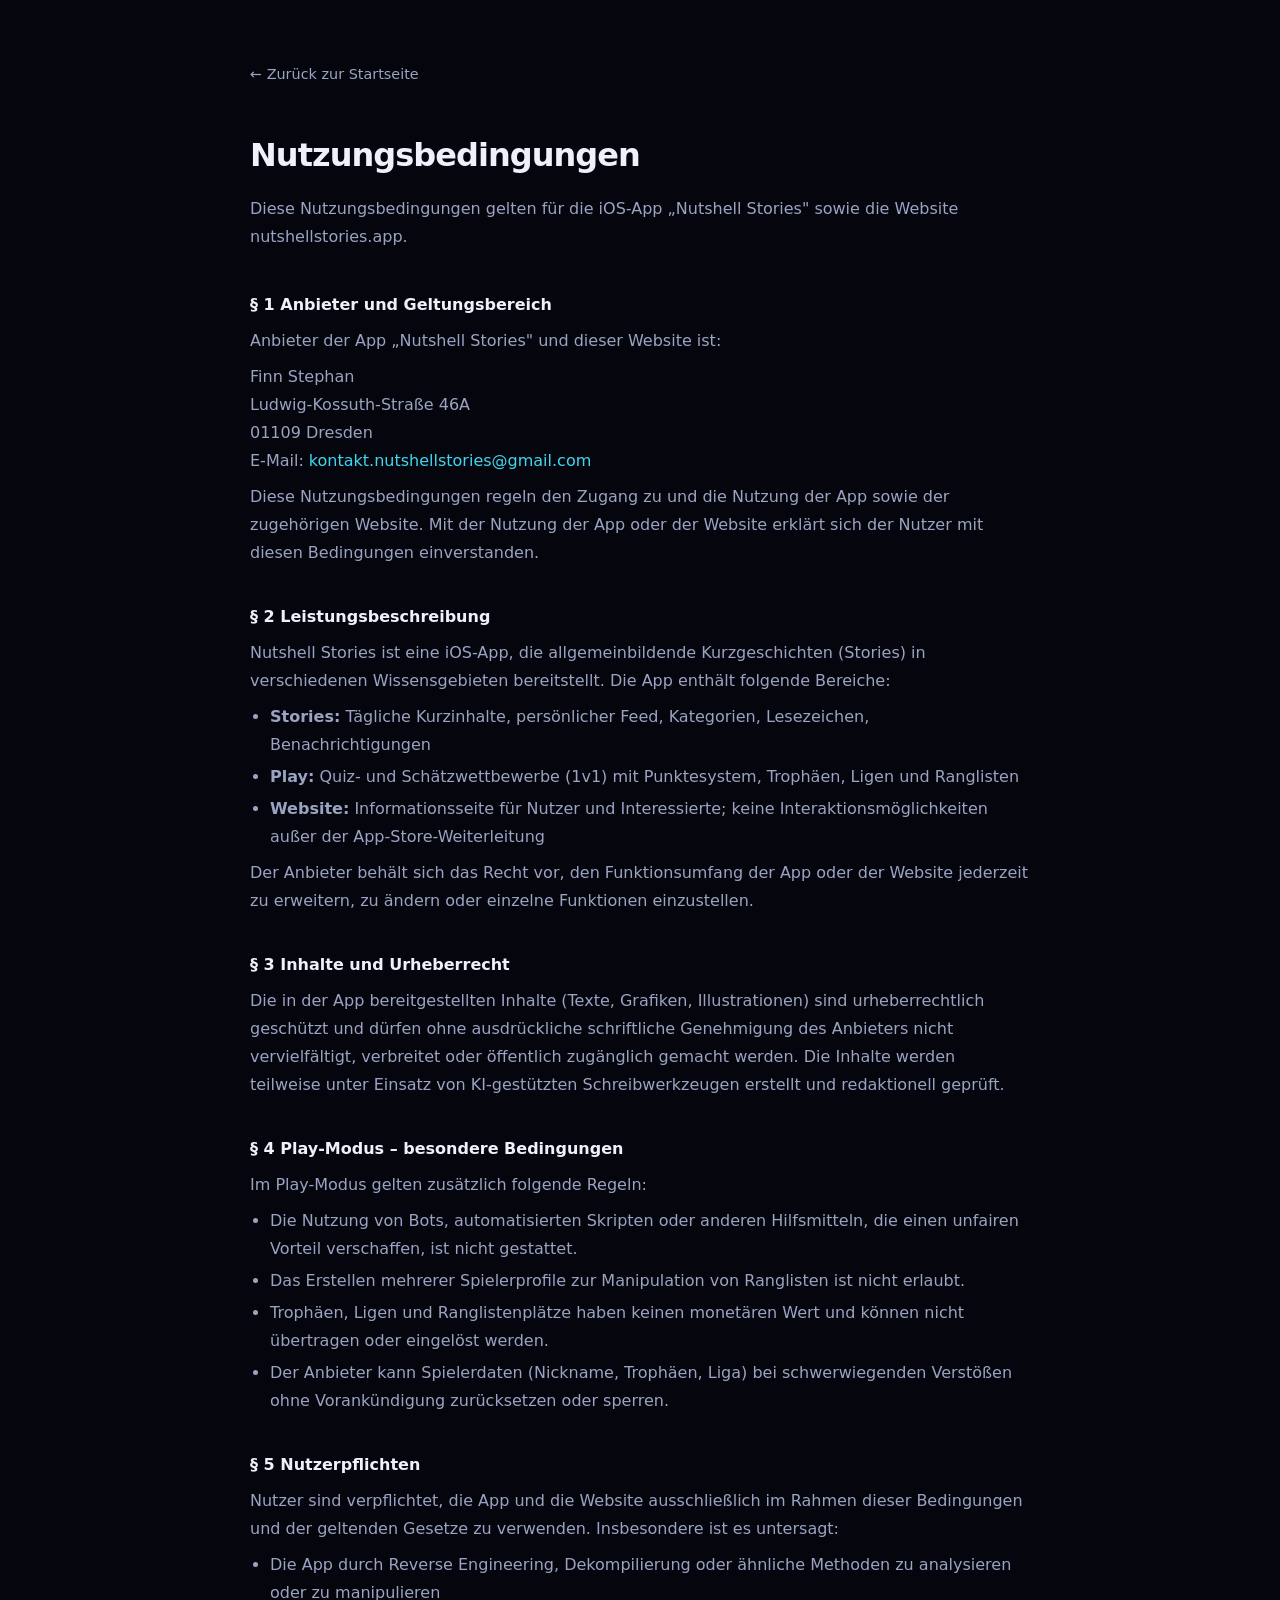
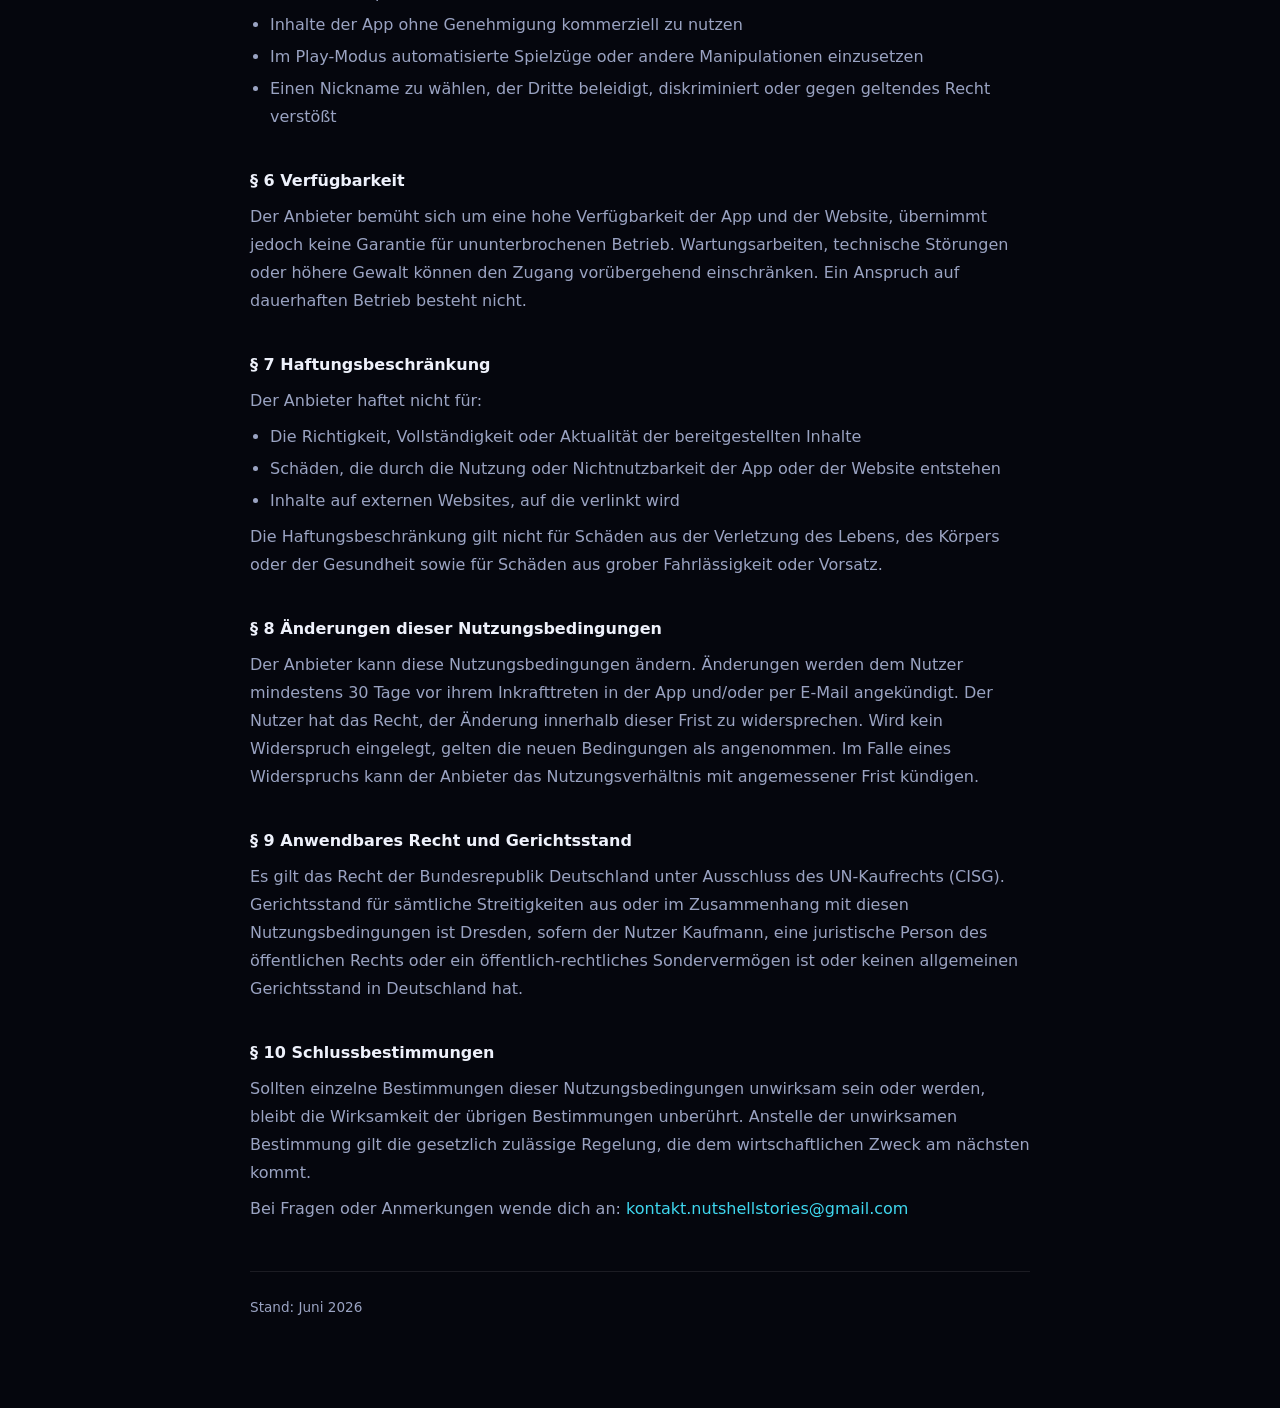
==== agb.html @ e0100aec "Add files via upload" ====
<!DOCTYPE html>
<html lang="de">
<head>
<meta charset="UTF-8" />
<meta name="viewport" content="width=device-width, initial-scale=1" />
<title>Nutzungsbedingungen – Nutshell Stories</title>
<meta name="robots" content="noindex, nofollow" />
<link rel="icon" type="image/png" href="assets/img/logo.png" />
<style>
  :root {
    --bg: #05060D;
    --text: #EEF1FB;
    --muted: #9AA3C2;
    --border: rgba(255,255,255,.09);
    --cyan: #3FD7EF;
    --maxw: 780px;
  }
  * { box-sizing: border-box; margin: 0; padding: 0; }
  body {
    background: var(--bg);
    color: var(--text);
    font-family: system-ui, -apple-system, sans-serif;
    font-size: 16px;
    line-height: 1.75;
    padding: 60px 24px 80px;
  }
  .wrap { max-width: var(--maxw); margin-inline: auto; }
  a { color: var(--cyan); text-decoration: none; }
  a:hover { text-decoration: underline; }
  .back { display: inline-flex; align-items: center; gap: 6px; color: var(--muted); font-size: 0.9rem; margin-bottom: 40px; }
  h1 { font-size: 2rem; font-weight: 700; letter-spacing: -0.03em; margin-bottom: 12px; }
  .intro { color: var(--muted); margin-bottom: 40px; }
  h2 { font-size: 1rem; font-weight: 700; margin: 36px 0 8px; color: var(--text); }
  p, li { color: var(--muted); margin-bottom: 8px; }
  ul { padding-left: 20px; margin-bottom: 8px; }
  li { margin-bottom: 4px; }
  .stand { margin-top: 48px; padding-top: 24px; border-top: 1px solid var(--border); color: var(--muted); font-size: 0.85rem; }
</style>
</head>
<body>
<div class="wrap">

  <a class="back" href="index.html">← Zurück zur Startseite</a>

  <h1>Nutzungsbedingungen</h1>
  <p class="intro">Diese Nutzungsbedingungen gelten für die iOS-App „Nutshell Stories" sowie die Website nutshellstories.app.</p>

  <h2>§ 1 Anbieter und Geltungsbereich</h2>
  <p>Anbieter der App „Nutshell Stories" und dieser Website ist:</p>
  <p>Finn Stephan<br>
  Ludwig-Kossuth-Straße 46A<br>
  01109 Dresden<br>
  E-Mail: <a href="mailto:kontakt.nutshellstories@gmail.com">kontakt.nutshellstories@gmail.com</a></p>
  <p>Diese Nutzungsbedingungen regeln den Zugang zu und die Nutzung der App sowie der zugehörigen Website. Mit der Nutzung der App oder der Website erklärt sich der Nutzer mit diesen Bedingungen einverstanden.</p>

  <h2>§ 2 Leistungsbeschreibung</h2>
  <p>Nutshell Stories ist eine iOS-App, die allgemeinbildende Kurzgeschichten (Stories) in verschiedenen Wissensgebieten bereitstellt. Die App enthält folgende Bereiche:</p>
  <ul>
    <li><strong>Stories:</strong> Tägliche Kurzinhalte, persönlicher Feed, Kategorien, Lesezeichen, Benachrichtigungen</li>
    <li><strong>Play:</strong> Quiz- und Schätzwettbewerbe (1v1) mit Punktesystem, Trophäen, Ligen und Ranglisten</li>
    <li><strong>Website:</strong> Informationsseite für Nutzer und Interessierte; keine Interaktionsmöglichkeiten außer der App-Store-Weiterleitung</li>
  </ul>
  <p>Der Anbieter behält sich das Recht vor, den Funktionsumfang der App oder der Website jederzeit zu erweitern, zu ändern oder einzelne Funktionen einzustellen.</p>

  <h2>§ 3 Inhalte und Urheberrecht</h2>
  <p>Die in der App bereitgestellten Inhalte (Texte, Grafiken, Illustrationen) sind urheberrechtlich geschützt und dürfen ohne ausdrückliche schriftliche Genehmigung des Anbieters nicht vervielfältigt, verbreitet oder öffentlich zugänglich gemacht werden. Die Inhalte werden teilweise unter Einsatz von KI-gestützten Schreibwerkzeugen erstellt und redaktionell geprüft.</p>

  <h2>§ 4 Play-Modus – besondere Bedingungen</h2>
  <p>Im Play-Modus gelten zusätzlich folgende Regeln:</p>
  <ul>
    <li>Die Nutzung von Bots, automatisierten Skripten oder anderen Hilfsmitteln, die einen unfairen Vorteil verschaffen, ist nicht gestattet.</li>
    <li>Das Erstellen mehrerer Spielerprofile zur Manipulation von Ranglisten ist nicht erlaubt.</li>
    <li>Trophäen, Ligen und Ranglistenplätze haben keinen monetären Wert und können nicht übertragen oder eingelöst werden.</li>
    <li>Der Anbieter kann Spielerdaten (Nickname, Trophäen, Liga) bei schwerwiegenden Verstößen ohne Vorankündigung zurücksetzen oder sperren.</li>
  </ul>

  <h2>§ 5 Nutzerpflichten</h2>
  <p>Nutzer sind verpflichtet, die App und die Website ausschließlich im Rahmen dieser Bedingungen und der geltenden Gesetze zu verwenden. Insbesondere ist es untersagt:</p>
  <ul>
    <li>Die App durch Reverse Engineering, Dekompilierung oder ähnliche Methoden zu analysieren oder zu manipulieren</li>
    <li>Inhalte der App ohne Genehmigung kommerziell zu nutzen</li>
    <li>Im Play-Modus automatisierte Spielzüge oder andere Manipulationen einzusetzen</li>
    <li>Einen Nickname zu wählen, der Dritte beleidigt, diskriminiert oder gegen geltendes Recht verstößt</li>
  </ul>

  <h2>§ 6 Verfügbarkeit</h2>
  <p>Der Anbieter bemüht sich um eine hohe Verfügbarkeit der App und der Website, übernimmt jedoch keine Garantie für ununterbrochenen Betrieb. Wartungsarbeiten, technische Störungen oder höhere Gewalt können den Zugang vorübergehend einschränken. Ein Anspruch auf dauerhaften Betrieb besteht nicht.</p>

  <h2>§ 7 Haftungsbeschränkung</h2>
  <p>Der Anbieter haftet nicht für:</p>
  <ul>
    <li>Die Richtigkeit, Vollständigkeit oder Aktualität der bereitgestellten Inhalte</li>
    <li>Schäden, die durch die Nutzung oder Nichtnutzbarkeit der App oder der Website entstehen</li>
    <li>Inhalte auf externen Websites, auf die verlinkt wird</li>
  </ul>
  <p>Die Haftungsbeschränkung gilt nicht für Schäden aus der Verletzung des Lebens, des Körpers oder der Gesundheit sowie für Schäden aus grober Fahrlässigkeit oder Vorsatz.</p>

  <h2>§ 8 Änderungen dieser Nutzungsbedingungen</h2>
  <p>Der Anbieter kann diese Nutzungsbedingungen ändern. Änderungen werden dem Nutzer mindestens 30 Tage vor ihrem Inkrafttreten in der App und/oder per E-Mail angekündigt. Der Nutzer hat das Recht, der Änderung innerhalb dieser Frist zu widersprechen. Wird kein Widerspruch eingelegt, gelten die neuen Bedingungen als angenommen. Im Falle eines Widerspruchs kann der Anbieter das Nutzungsverhältnis mit angemessener Frist kündigen.</p>

  <h2>§ 9 Anwendbares Recht und Gerichtsstand</h2>
  <p>Es gilt das Recht der Bundesrepublik Deutschland unter Ausschluss des UN-Kaufrechts (CISG). Gerichtsstand für sämtliche Streitigkeiten aus oder im Zusammenhang mit diesen Nutzungsbedingungen ist Dresden, sofern der Nutzer Kaufmann, eine juristische Person des öffentlichen Rechts oder ein öffentlich-rechtliches Sondervermögen ist oder keinen allgemeinen Gerichtsstand in Deutschland hat.</p>

  <h2>§ 10 Schlussbestimmungen</h2>
  <p>Sollten einzelne Bestimmungen dieser Nutzungsbedingungen unwirksam sein oder werden, bleibt die Wirksamkeit der übrigen Bestimmungen unberührt. Anstelle der unwirksamen Bestimmung gilt die gesetzlich zulässige Regelung, die dem wirtschaftlichen Zweck am nächsten kommt.</p>
  <p>Bei Fragen oder Anmerkungen wende dich an: <a href="mailto:kontakt.nutshellstories@gmail.com">kontakt.nutshellstories@gmail.com</a></p>

  <p class="stand">Stand: Juni 2026</p>

</div>
</body>
</html>
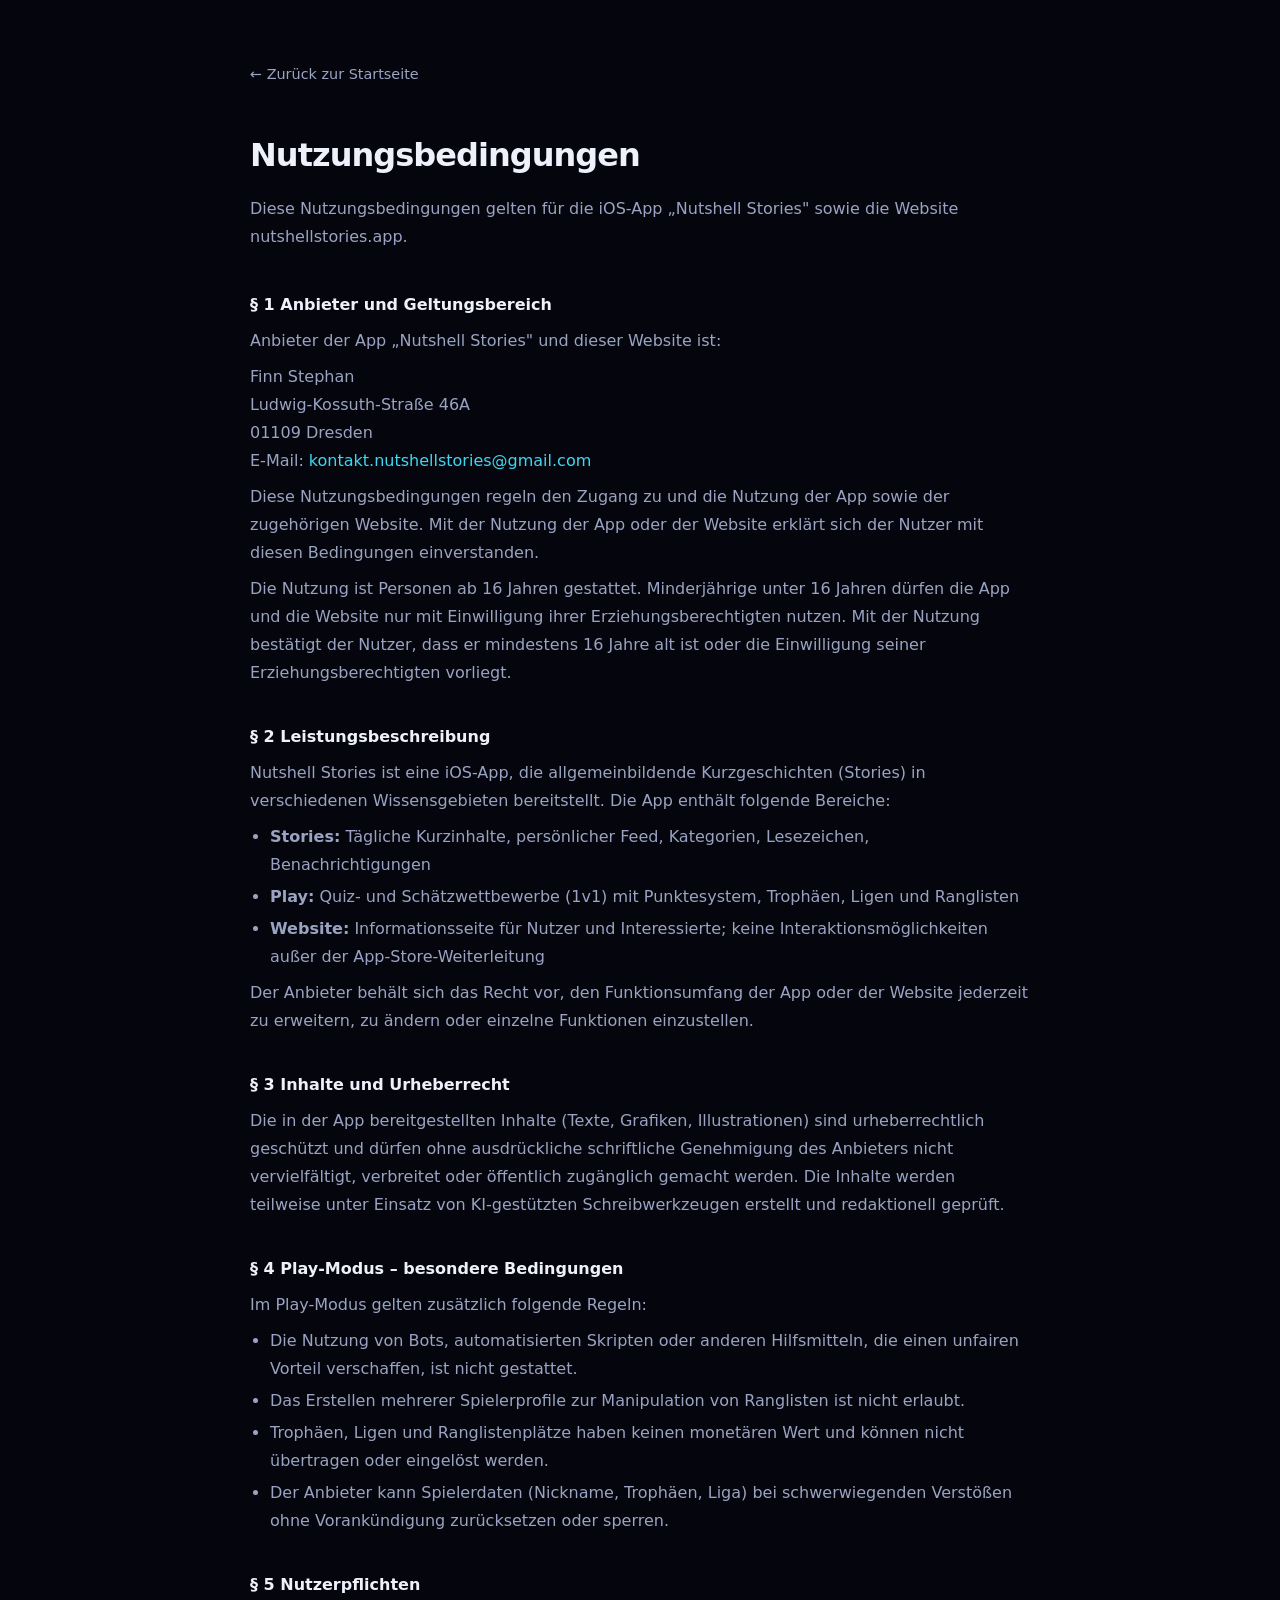
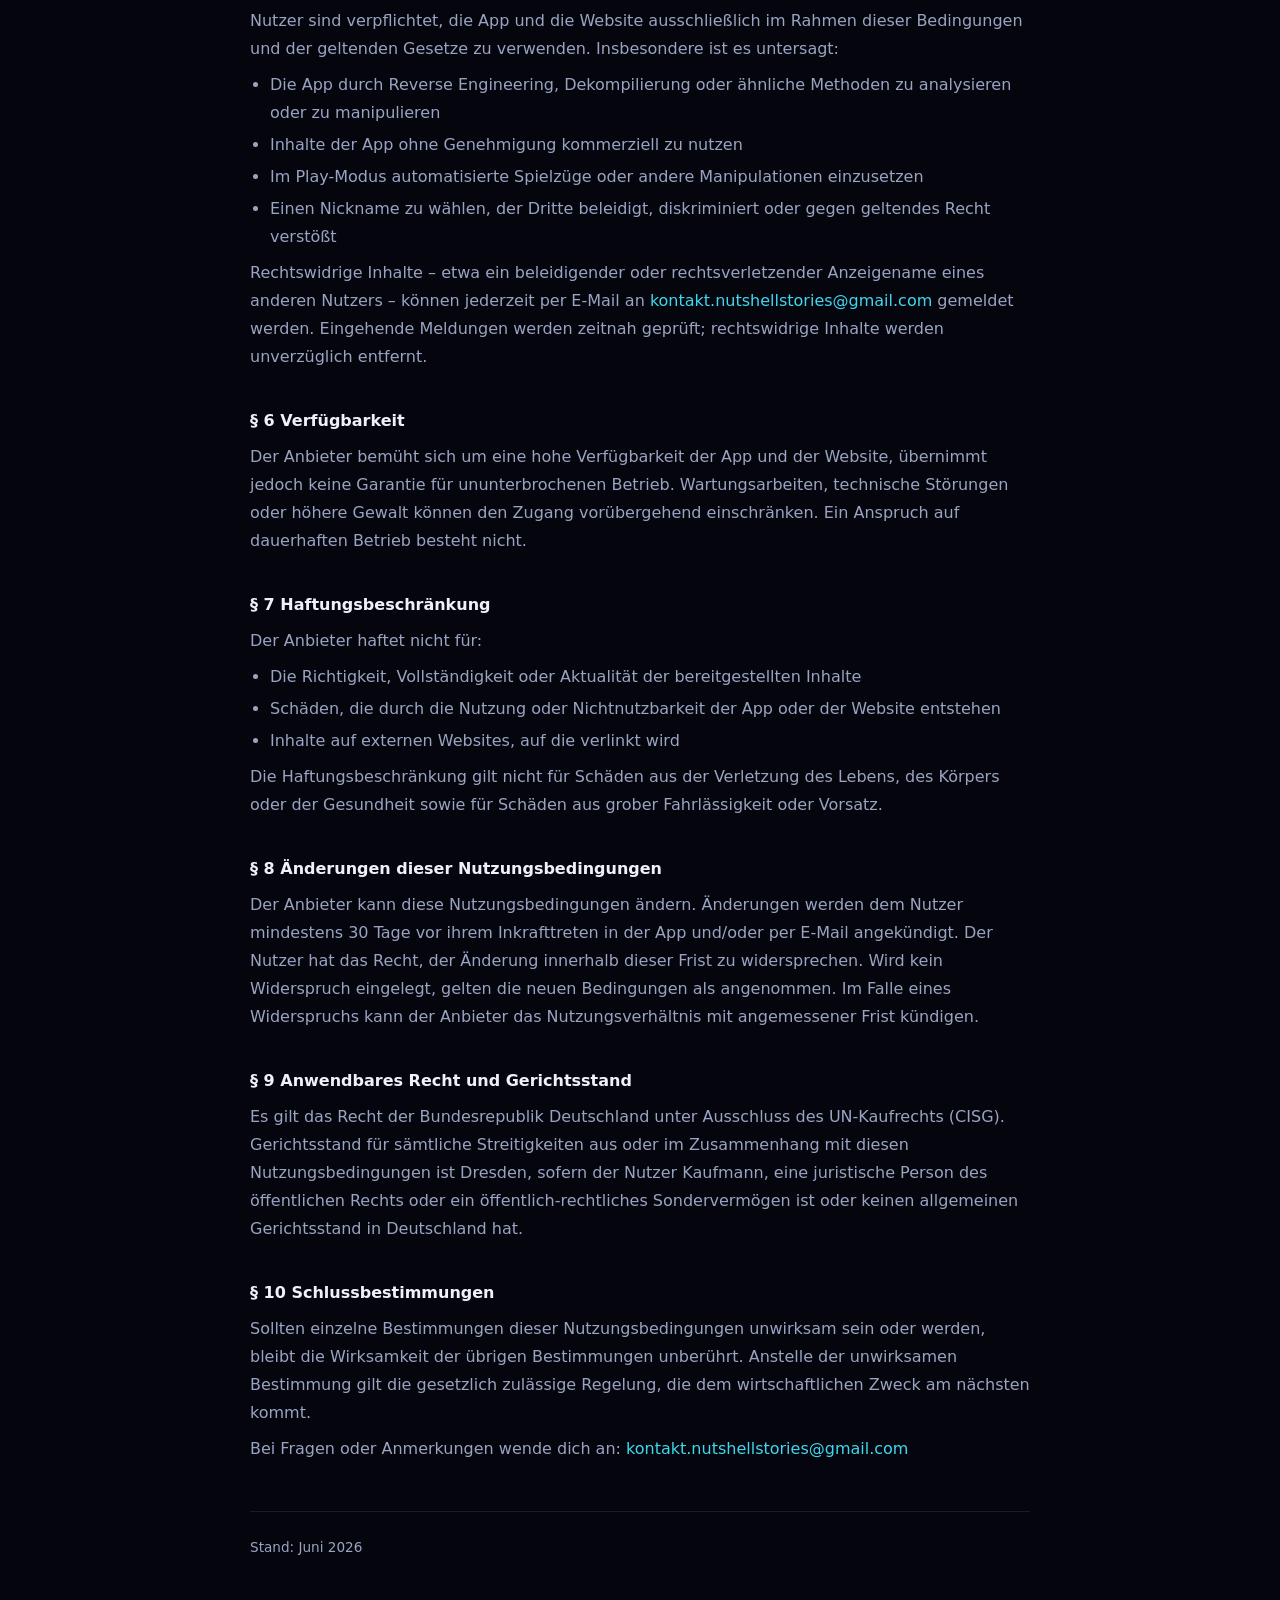
==== commit 3c2c7d40: "Add files via upload" ====
--- a/agb.html
+++ b/agb.html
@@ -52,6 +52,7 @@
   01109 Dresden<br>
   E-Mail: <a href="mailto:kontakt.nutshellstories@gmail.com">kontakt.nutshellstories@gmail.com</a></p>
   <p>Diese Nutzungsbedingungen regeln den Zugang zu und die Nutzung der App sowie der zugehörigen Website. Mit der Nutzung der App oder der Website erklärt sich der Nutzer mit diesen Bedingungen einverstanden.</p>
+  <p>Die Nutzung ist Personen ab 16 Jahren gestattet. Minderjährige unter 16 Jahren dürfen die App und die Website nur mit Einwilligung ihrer Erziehungsberechtigten nutzen. Mit der Nutzung bestätigt der Nutzer, dass er mindestens 16 Jahre alt ist oder die Einwilligung seiner Erziehungsberechtigten vorliegt.</p>
 
   <h2>§ 2 Leistungsbeschreibung</h2>
   <p>Nutshell Stories ist eine iOS-App, die allgemeinbildende Kurzgeschichten (Stories) in verschiedenen Wissensgebieten bereitstellt. Die App enthält folgende Bereiche:</p>
@@ -82,6 +83,7 @@
     <li>Im Play-Modus automatisierte Spielzüge oder andere Manipulationen einzusetzen</li>
     <li>Einen Nickname zu wählen, der Dritte beleidigt, diskriminiert oder gegen geltendes Recht verstößt</li>
   </ul>
+  <p>Rechtswidrige Inhalte – etwa ein beleidigender oder rechtsverletzender Anzeigename eines anderen Nutzers – können jederzeit per E-Mail an <a href="mailto:kontakt.nutshellstories@gmail.com">kontakt.nutshellstories@gmail.com</a> gemeldet werden. Eingehende Meldungen werden zeitnah geprüft; rechtswidrige Inhalte werden unverzüglich entfernt.</p>
 
   <h2>§ 6 Verfügbarkeit</h2>
   <p>Der Anbieter bemüht sich um eine hohe Verfügbarkeit der App und der Website, übernimmt jedoch keine Garantie für ununterbrochenen Betrieb. Wartungsarbeiten, technische Störungen oder höhere Gewalt können den Zugang vorübergehend einschränken. Ein Anspruch auf dauerhaften Betrieb besteht nicht.</p>
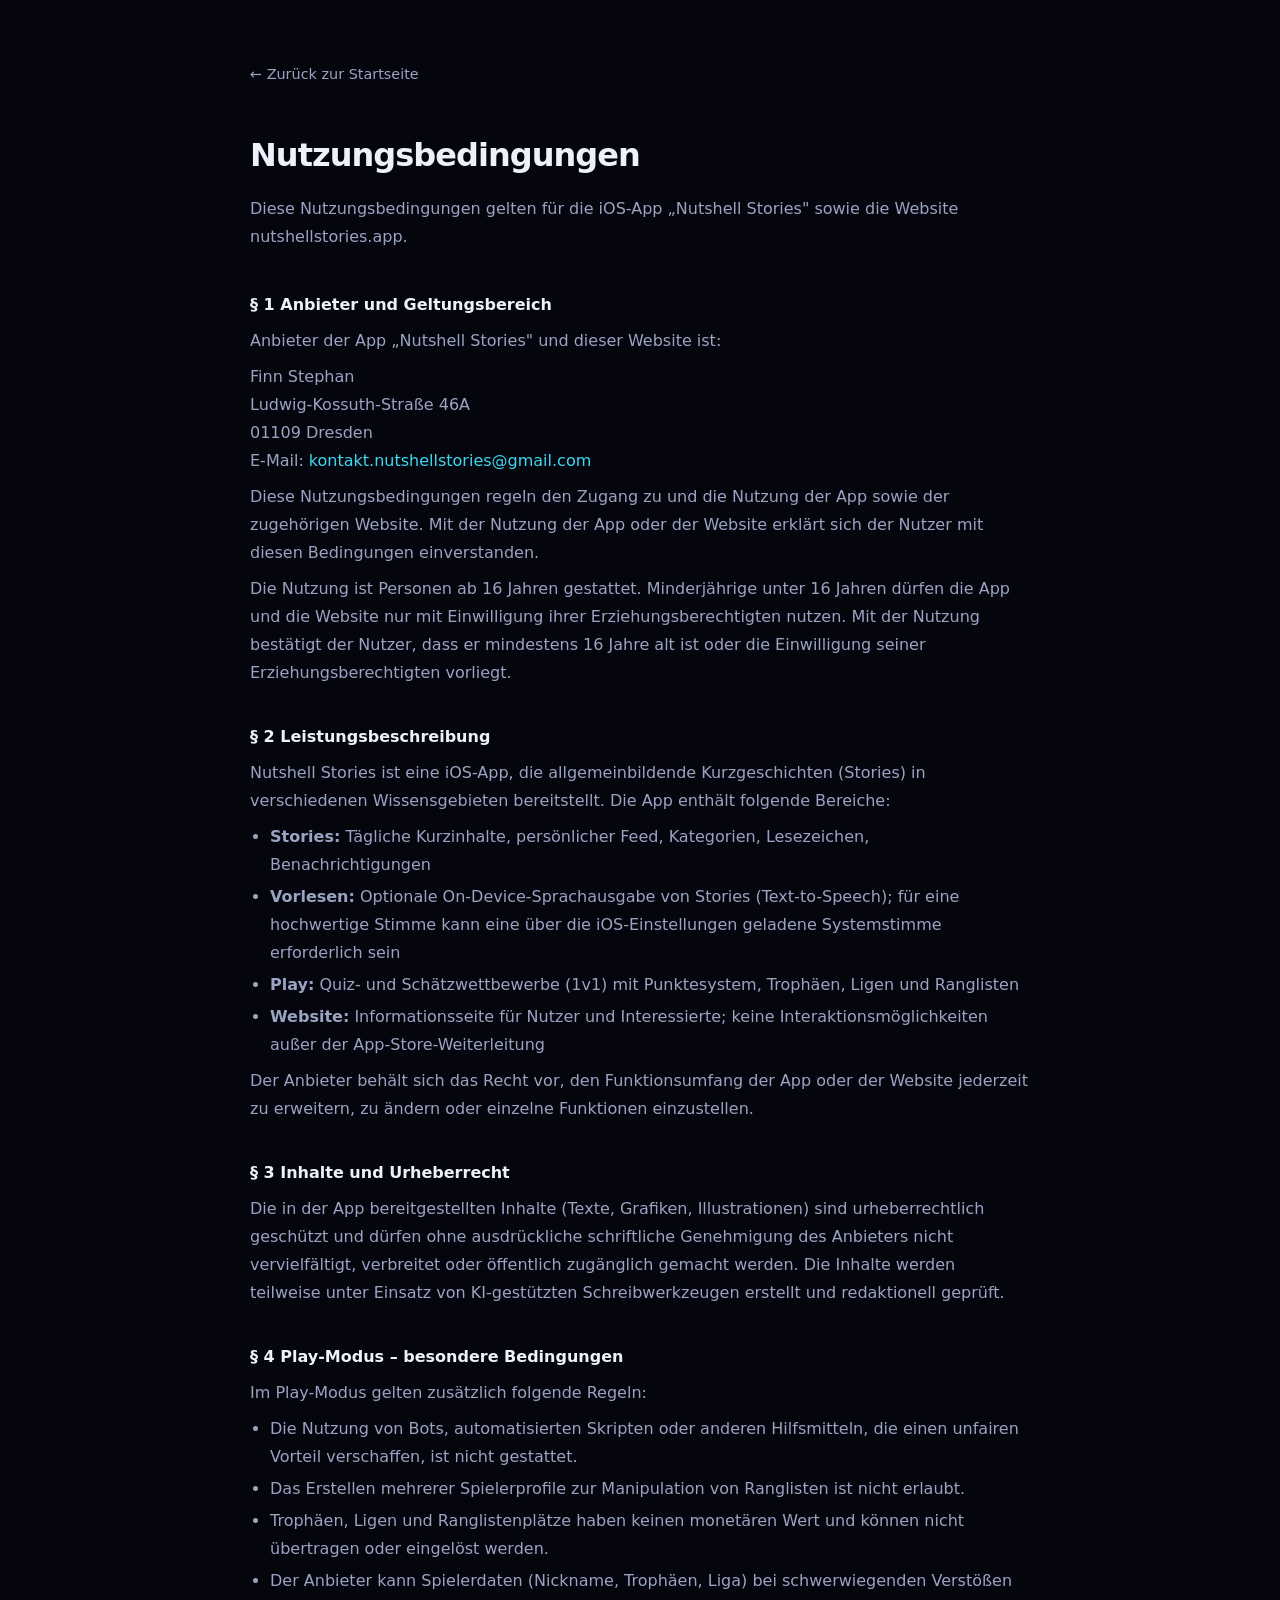
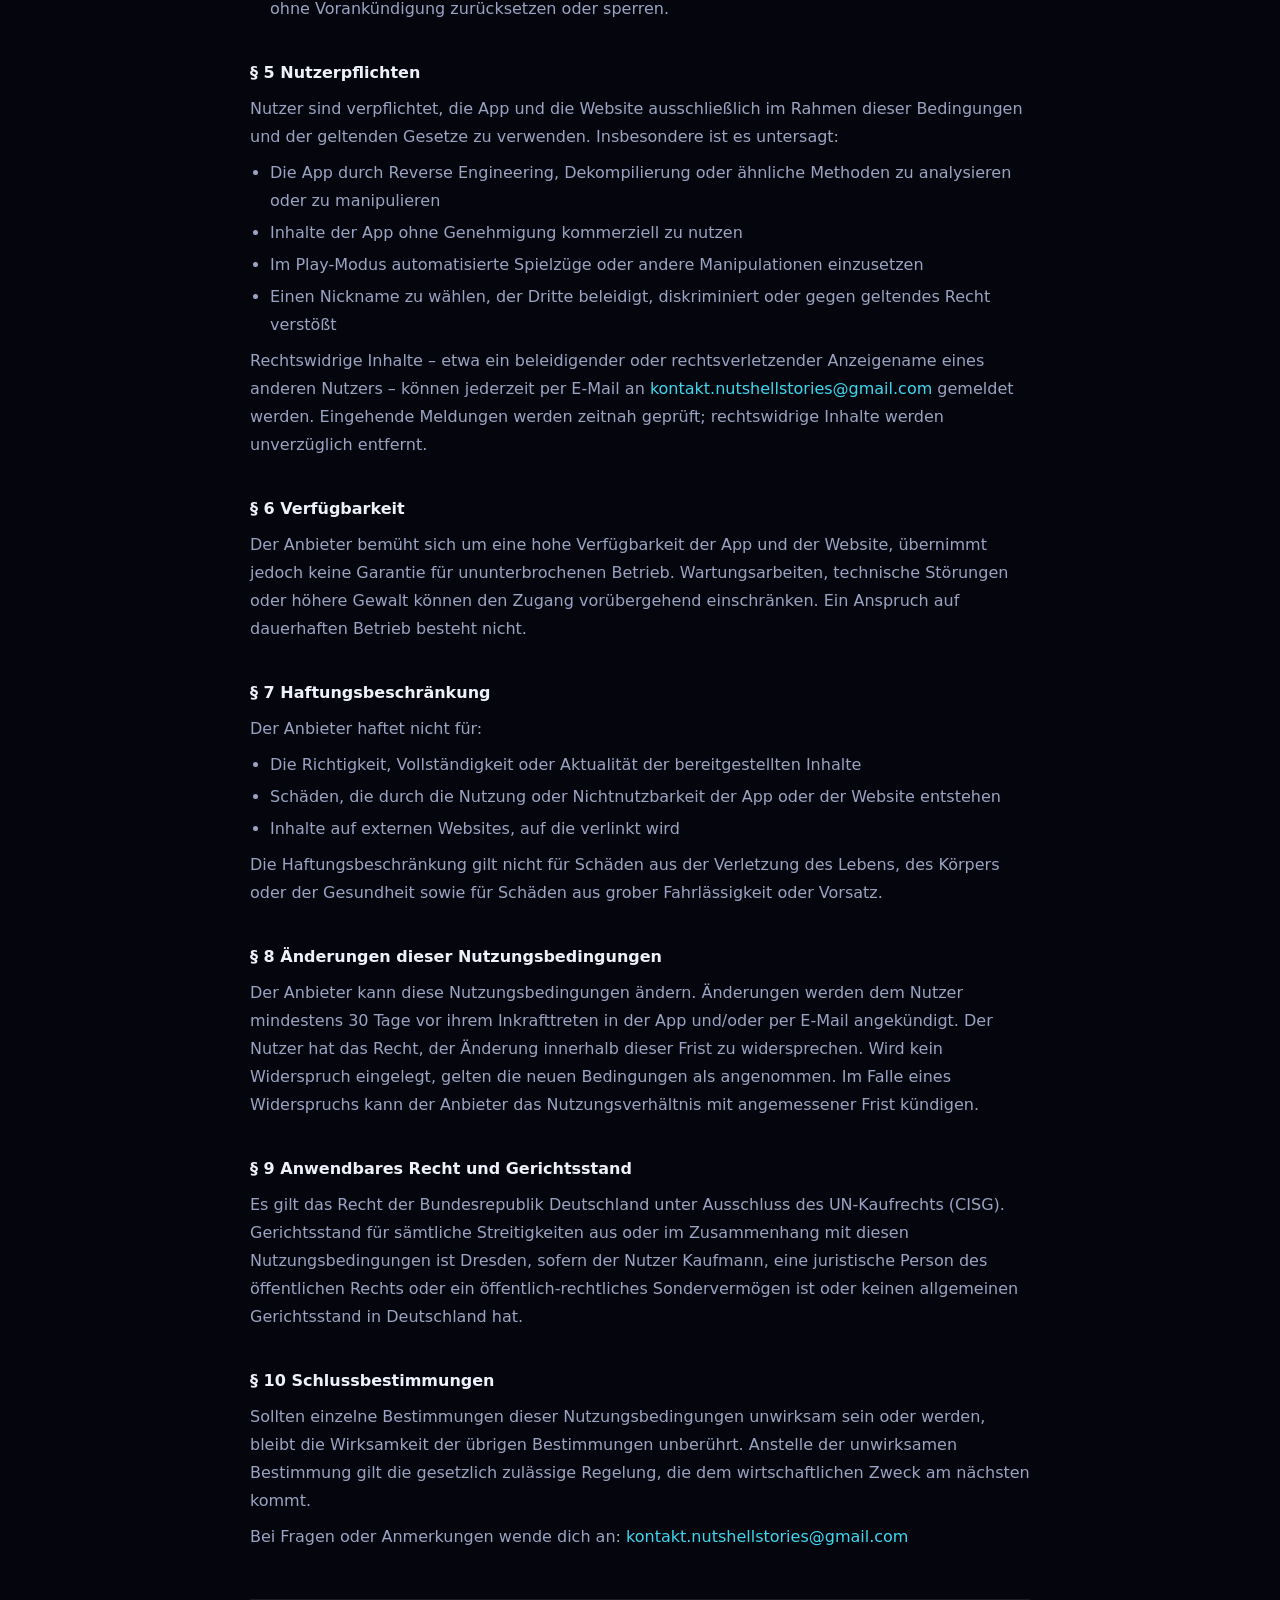
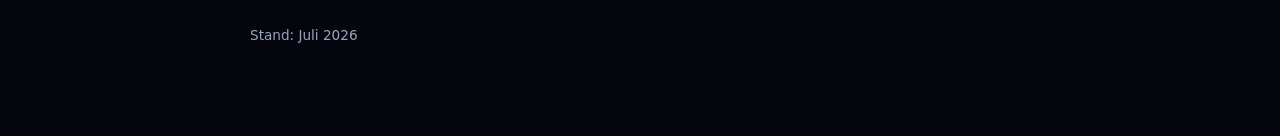
==== commit ea0c4be8: "Add files via upload" ====
--- a/agb.html
+++ b/agb.html
@@ -58,6 +58,7 @@
   <p>Nutshell Stories ist eine iOS-App, die allgemeinbildende Kurzgeschichten (Stories) in verschiedenen Wissensgebieten bereitstellt. Die App enthält folgende Bereiche:</p>
   <ul>
     <li><strong>Stories:</strong> Tägliche Kurzinhalte, persönlicher Feed, Kategorien, Lesezeichen, Benachrichtigungen</li>
+    <li><strong>Vorlesen:</strong> Optionale On-Device-Sprachausgabe von Stories (Text-to-Speech); für eine hochwertige Stimme kann eine über die iOS-Einstellungen geladene Systemstimme erforderlich sein</li>
     <li><strong>Play:</strong> Quiz- und Schätzwettbewerbe (1v1) mit Punktesystem, Trophäen, Ligen und Ranglisten</li>
     <li><strong>Website:</strong> Informationsseite für Nutzer und Interessierte; keine Interaktionsmöglichkeiten außer der App-Store-Weiterleitung</li>
   </ul>
@@ -107,7 +108,7 @@
   <p>Sollten einzelne Bestimmungen dieser Nutzungsbedingungen unwirksam sein oder werden, bleibt die Wirksamkeit der übrigen Bestimmungen unberührt. Anstelle der unwirksamen Bestimmung gilt die gesetzlich zulässige Regelung, die dem wirtschaftlichen Zweck am nächsten kommt.</p>
   <p>Bei Fragen oder Anmerkungen wende dich an: <a href="mailto:kontakt.nutshellstories@gmail.com">kontakt.nutshellstories@gmail.com</a></p>
 
-  <p class="stand">Stand: Juni 2026</p>
+  <p class="stand">Stand: Juli 2026</p>
 
 </div>
 </body>
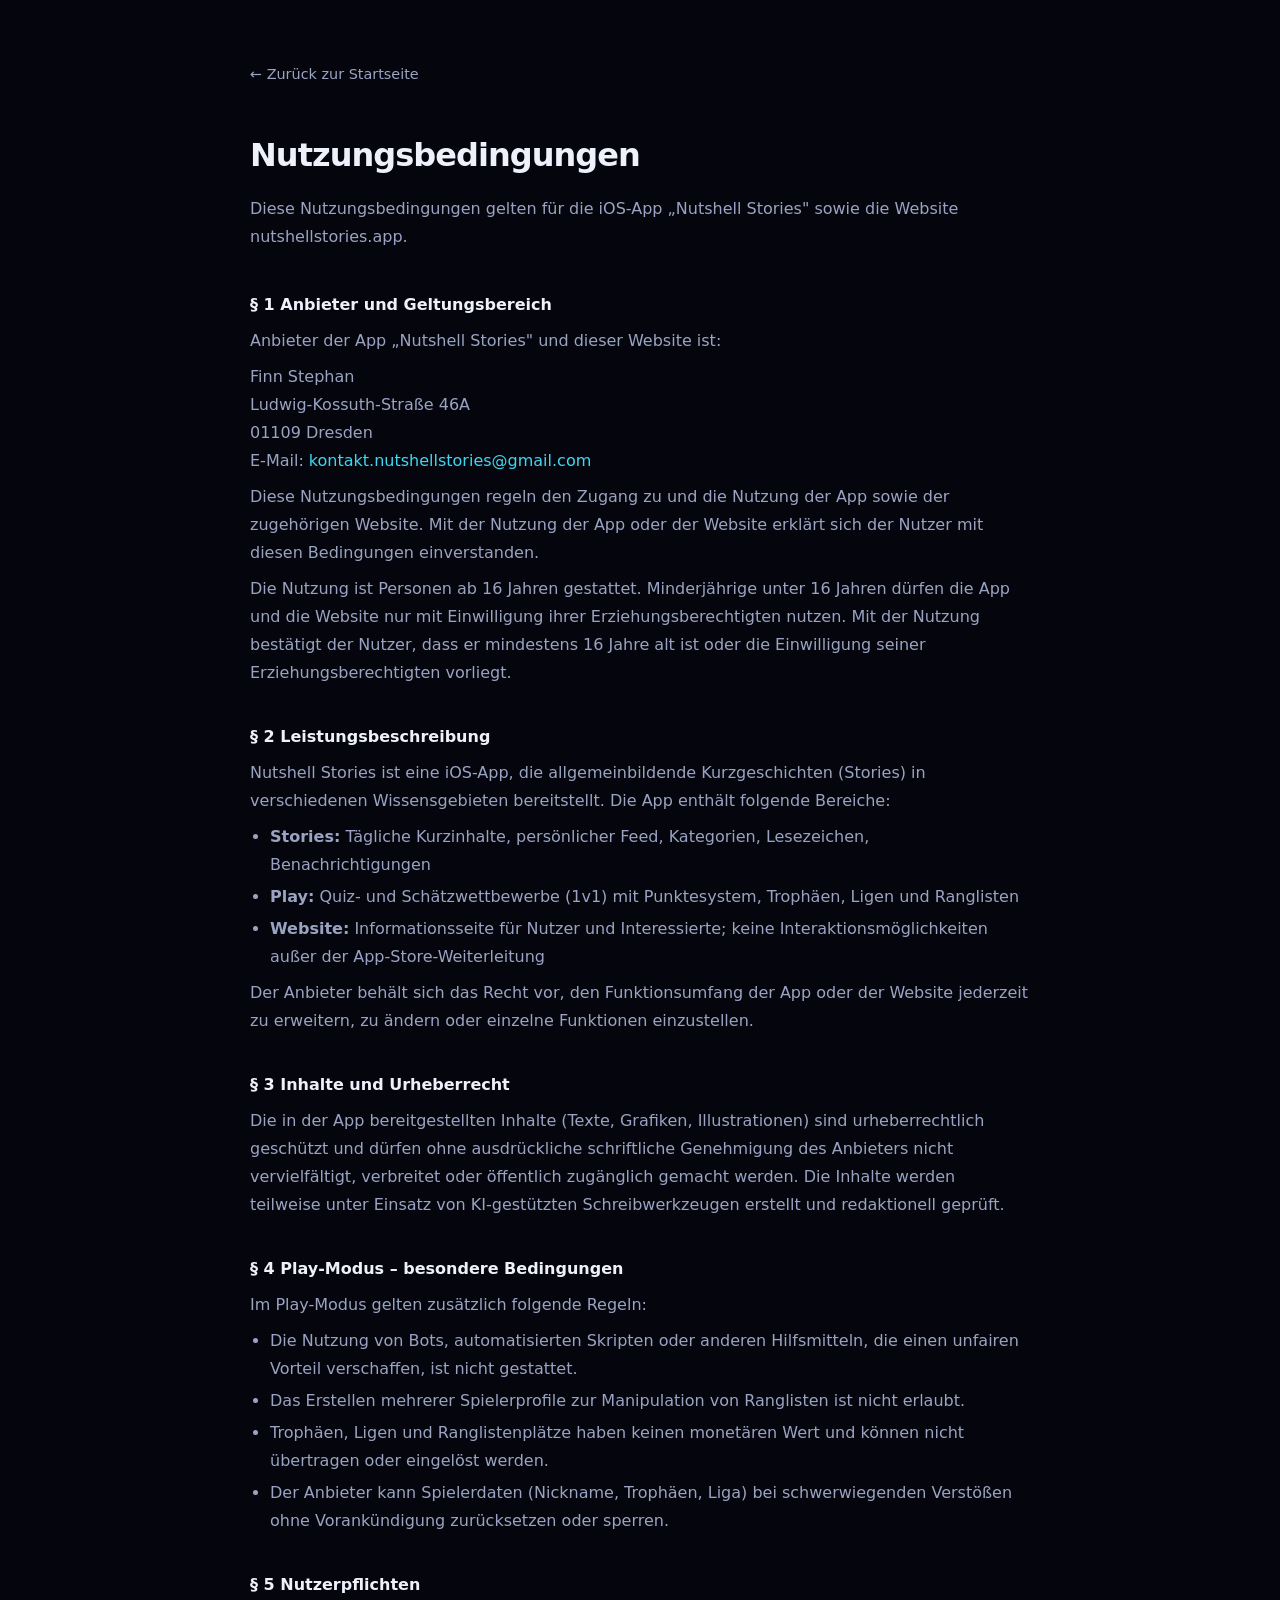
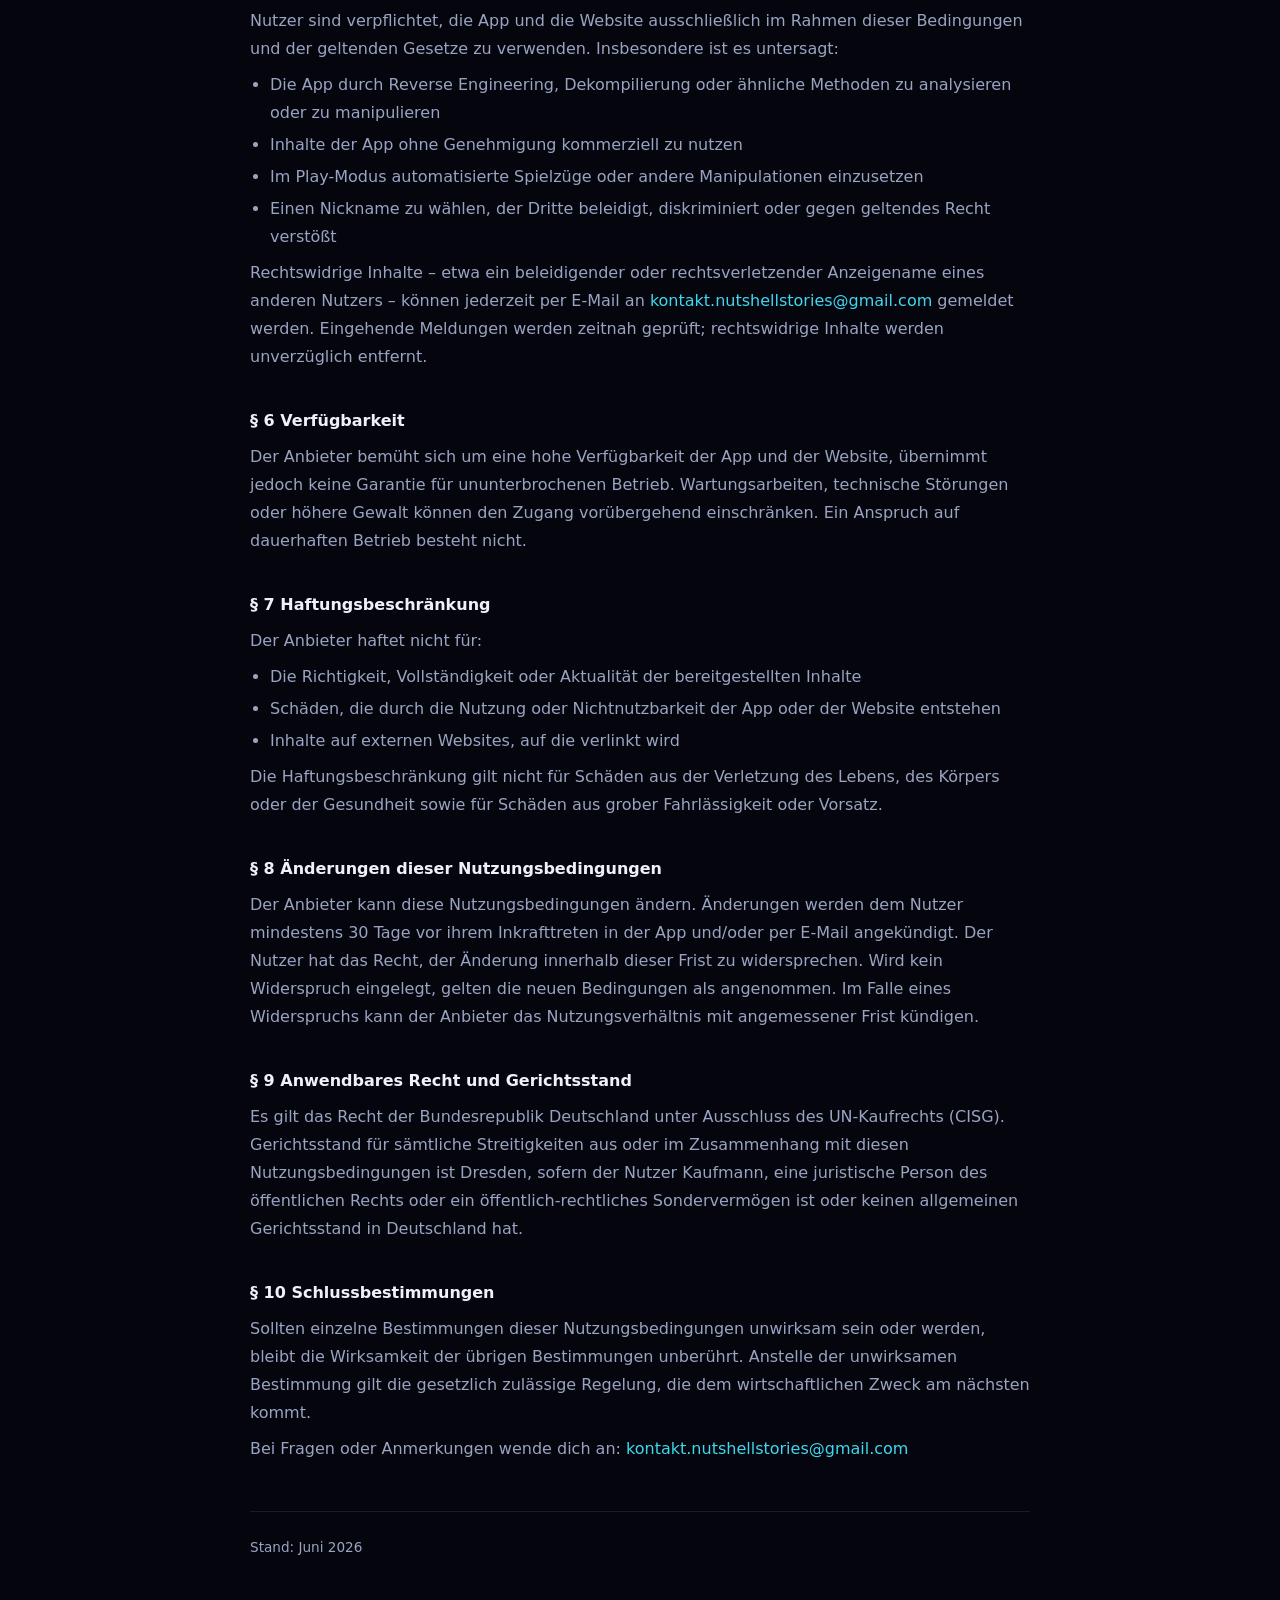
==== commit 1279350a: "Add files via upload" ====
--- a/agb.html
+++ b/agb.html
@@ -58,7 +58,6 @@
   <p>Nutshell Stories ist eine iOS-App, die allgemeinbildende Kurzgeschichten (Stories) in verschiedenen Wissensgebieten bereitstellt. Die App enthält folgende Bereiche:</p>
   <ul>
     <li><strong>Stories:</strong> Tägliche Kurzinhalte, persönlicher Feed, Kategorien, Lesezeichen, Benachrichtigungen</li>
-    <li><strong>Vorlesen:</strong> Optionale On-Device-Sprachausgabe von Stories (Text-to-Speech); für eine hochwertige Stimme kann eine über die iOS-Einstellungen geladene Systemstimme erforderlich sein</li>
     <li><strong>Play:</strong> Quiz- und Schätzwettbewerbe (1v1) mit Punktesystem, Trophäen, Ligen und Ranglisten</li>
     <li><strong>Website:</strong> Informationsseite für Nutzer und Interessierte; keine Interaktionsmöglichkeiten außer der App-Store-Weiterleitung</li>
   </ul>
@@ -108,7 +107,7 @@
   <p>Sollten einzelne Bestimmungen dieser Nutzungsbedingungen unwirksam sein oder werden, bleibt die Wirksamkeit der übrigen Bestimmungen unberührt. Anstelle der unwirksamen Bestimmung gilt die gesetzlich zulässige Regelung, die dem wirtschaftlichen Zweck am nächsten kommt.</p>
   <p>Bei Fragen oder Anmerkungen wende dich an: <a href="mailto:kontakt.nutshellstories@gmail.com">kontakt.nutshellstories@gmail.com</a></p>
 
-  <p class="stand">Stand: Juli 2026</p>
+  <p class="stand">Stand: Juni 2026</p>
 
 </div>
 </body>
